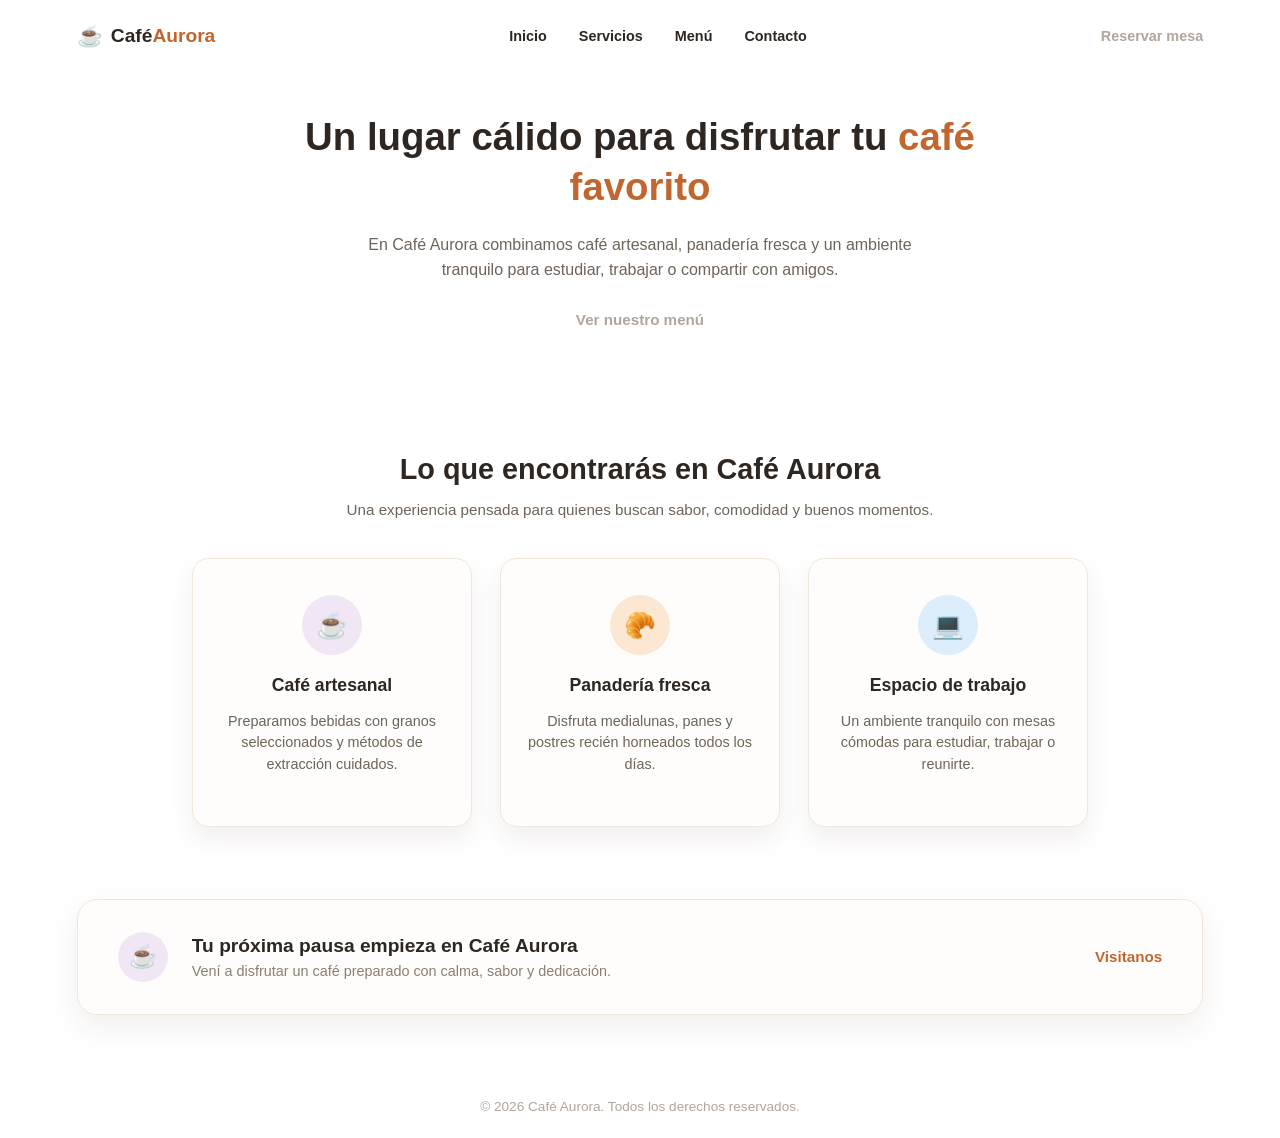
==== index.html @ 8970f92e "Add files via upload" ====
<!DOCTYPE html>
<html lang="es">
<head>
  <meta charset="UTF-8" />
  <meta name="viewport" content="width=device-width, initial-scale=1.0" />
  <title>Café Aurora</title>
  <link rel="stylesheet" href="styles.css" />
</head>
<body>

  <header class="encabezado">
    <div class="encabezado__logo">
      <span class="encabezado__icono">☕</span>
      <span class="encabezado__texto">Café<span class="destacado">Aurora</span></span>
    </div>

    <nav class="encabezado__nav">
      <a href="#">Inicio</a>
      <a href="#">Servicios</a>
      <a href="#">Menú</a>
      <a href="#">Contacto</a>
    </nav>

    <a href="#" class="encabezado__cta">Reservar mesa</a>
  </header>

  <main>

    <section class="hero">
      <h1 class="hero__titulo">
        Un lugar cálido para disfrutar tu <span class="destacado">café favorito</span>
      </h1>
      <p class="hero__descripcion">
        En Café Aurora combinamos café artesanal, panadería fresca y un ambiente
        tranquilo para estudiar, trabajar o compartir con amigos.
      </p>
      <a href="#" class="hero__enlace">Ver nuestro menú</a>
    </section>

    <section class="servicios">
      <h2 class="servicios__titulo">Lo que encontrarás en Café Aurora</h2>
      <p class="servicios__subtitulo">
        Una experiencia pensada para quienes buscan sabor, comodidad y buenos momentos.
      </p>

      <div class="servicios__contenedor">

        <div class="tarjeta-servicio">
          <div class="tarjeta-servicio__icono tarjeta-servicio__icono--morado">☕</div>
          <h3>Café artesanal</h3>
          <p>Preparamos bebidas con granos seleccionados y métodos de extracción cuidados.</p>
        </div>

        <div class="tarjeta-servicio">
          <div class="tarjeta-servicio__icono tarjeta-servicio__icono--naranja">🥐</div>
          <h3>Panadería fresca</h3>
          <p>Disfruta medialunas, panes y postres recién horneados todos los días.</p>
        </div>

        <div class="tarjeta-servicio">
          <div class="tarjeta-servicio__icono tarjeta-servicio__icono--celeste">💻</div>
          <h3>Espacio de trabajo</h3>
          <p>Un ambiente tranquilo con mesas cómodas para estudiar, trabajar o reunirte.</p>
        </div>

      </div>
    </section>

    <section class="banner">
      <div class="banner__icono">☕</div>
      <div class="banner__texto">
        <h3>Tu próxima pausa empieza en Café Aurora</h3>
        <p>Vení a disfrutar un café preparado con calma, sabor y dedicación.</p>
      </div>
      <a href="#" class="banner__enlace">Visitanos</a>
    </section>

  </main>

  <footer class="pie-pagina">
    <p>© 2026 Café Aurora. Todos los derechos reservados.</p>
  </footer>

</body>
</html>
---- styles.css ----
/* ===========================
   Café Aurora - Estilos generales
=========================== */

* {
  box-sizing: border-box;
}

body {
  margin: 0;
  font-family: 'Segoe UI', Arial, sans-serif;
  background-color: #FFFFFF;
  color: #2E2620;
}

.destacado {
  color: #C1662F;
}

/* ===========================
   Header
=========================== */

.encabezado {
  display: flex;
  align-items: center;
  justify-content: space-between;
  gap: 24px;
  padding: 24px 6%;
}

.encabezado__logo {
  display: flex;
  align-items: center;
  gap: 8px;
  font-size: 1.2rem;
  font-weight: 700;
}

.encabezado__icono {
  font-size: 1.3rem;
}

.encabezado__nav {
  display: flex;
  gap: 32px;
}

.encabezado__nav a {
  text-decoration: none;
  color: #2E2620;
  font-weight: 600;
  font-size: 0.9rem;
  transition: color 0.2s ease;
}

.encabezado__nav a:hover {
  color: #C1662F;
}

.encabezado__cta {
  text-decoration: none;
  color: #B0A69C;
  font-weight: 600;
  font-size: 0.9rem;
}

/* ===========================
   Hero
=========================== */

.hero {
  text-align: center;
  padding: 40px 8% 60px 8%;
}

.hero__titulo {
  font-size: 2.4rem;
  font-weight: 700;
  line-height: 1.3;
  max-width: 760px;
  margin: 0 auto 20px auto;
}

.hero__descripcion {
  font-size: 1rem;
  line-height: 1.6;
  color: #6E6459;
  max-width: 560px;
  margin: 0 auto 28px auto;
}

.hero__enlace {
  color: #B0A69C;
  text-decoration: none;
  font-weight: 600;
  font-size: 0.95rem;
}

.hero__enlace:hover {
  color: #C1662F;
}

/* ===========================
   Sección de servicios
=========================== */

.servicios {
  text-align: center;
  padding: 40px 6% 72px 6%;
}

.servicios__titulo {
  font-size: 1.8rem;
  color: #2E2620;
  margin-bottom: 10px;
}

.servicios__subtitulo {
  color: #6E6459;
  font-size: 0.95rem;
  margin-bottom: 40px;
}

.servicios__contenedor {
  display: flex;
  justify-content: center;
  align-items: stretch;
  gap: 28px;
  flex-wrap: wrap;
}

/* ===========================
   Tarjeta de servicio
=========================== */

.tarjeta-servicio {
  background-color: #FFFDFB;
  width: 280px;
  padding: 36px 24px;
  border-radius: 16px;
  box-shadow: 0 12px 24px rgba(90, 56, 37, 0.08);
  border: 1px solid #F0E6DA;
  transition: transform 0.25s ease, box-shadow 0.25s ease;
}

.tarjeta-servicio:hover {
  transform: translateY(-8px);
  box-shadow: 0 18px 32px rgba(90, 56, 37, 0.16);
}

.tarjeta-servicio__icono {
  width: 60px;
  height: 60px;
  border-radius: 50%;
  display: flex;
  align-items: center;
  justify-content: center;
  font-size: 1.6rem;
  margin: 0 auto 20px auto;
}

.tarjeta-servicio__icono--morado {
  background-color: #F1E6F5;
}

.tarjeta-servicio__icono--naranja {
  background-color: #FCE7D2;
}

.tarjeta-servicio__icono--celeste {
  background-color: #DCEEFB;
}

.tarjeta-servicio h3 {
  color: #2E2620;
  margin-bottom: 12px;
  font-size: 1.1rem;
}

.tarjeta-servicio p {
  color: #6E6459;
  font-size: 0.9rem;
  line-height: 1.5;
}

/* ===========================
   Banner final
=========================== */

.banner {
  display: flex;
  align-items: center;
  gap: 24px;
  background-color: #FFFDFB;
  border: 1px solid #F0E6DA;
  border-radius: 20px;
  box-shadow: 0 12px 30px rgba(90, 56, 37, 0.08);
  padding: 32px 40px;
  margin: 0 6% 60px 6%;
}

.banner__icono {
  width: 50px;
  height: 50px;
  border-radius: 50%;
  background-color: #F1E6F5;
  display: flex;
  align-items: center;
  justify-content: center;
  font-size: 1.4rem;
  flex-shrink: 0;
}

.banner__texto {
  flex: 1;
}

.banner__texto h3 {
  margin: 0 0 6px 0;
  font-size: 1.2rem;
  color: #2E2620;
}

.banner__texto p {
  margin: 0;
  color: #8A7F73;
  font-size: 0.9rem;
}

.banner__enlace {
  color: #C1662F;
  text-decoration: none;
  font-weight: 700;
  font-size: 0.95rem;
  white-space: nowrap;
}

.banner__enlace:hover {
  text-decoration: underline;
}

/* ===========================
   Footer
=========================== */

.pie-pagina {
  text-align: center;
  padding: 24px 6%;
}

.pie-pagina p {
  margin: 0;
  font-size: 0.85rem;
  color: #B0A69C;
}

/* ===========================
   Responsive
=========================== */

@media (max-width: 768px) {

  .encabezado {
    flex-direction: column;
    gap: 16px;
    text-align: center;
  }

  .encabezado__nav {
    flex-wrap: wrap;
    justify-content: center;
    gap: 16px;
  }

  .hero {
    padding: 32px 6% 48px 6%;
  }

  .hero__titulo {
    font-size: 1.7rem;
  }

  .servicios {
    padding: 32px 6% 48px 6%;
  }

  .servicios__titulo {
    font-size: 1.5rem;
  }

  .servicios__contenedor {
    flex-direction: column;
    align-items: center;
  }

  .tarjeta-servicio {
    width: 100%;
    max-width: 320px;
  }

  .banner {
    flex-direction: column;
    text-align: center;
    padding: 28px 24px;
  }

}
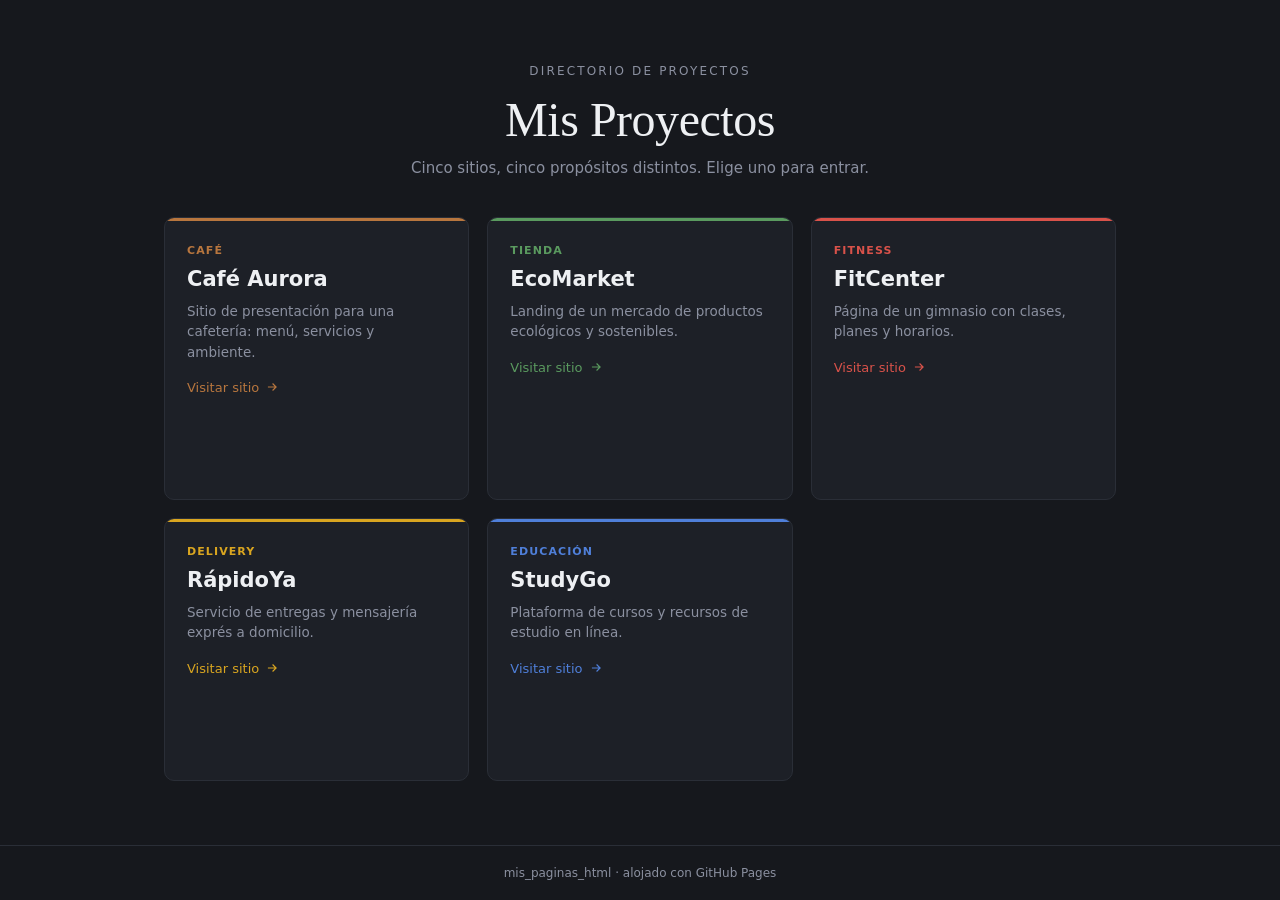
==== commit a0f73964: "Rename index (1).html to index.html" ====
--- a/index.html
+++ b/index.html
@@ -1,85 +1,215 @@
 <!DOCTYPE html>
 <html lang="es">
 <head>
-  <meta charset="UTF-8" />
-  <meta name="viewport" content="width=device-width, initial-scale=1.0" />
-  <title>Café Aurora</title>
-  <link rel="stylesheet" href="styles.css" />
+<meta charset="UTF-8" />
+<meta name="viewport" content="width=device-width, initial-scale=1.0" />
+<title>Mis Proyectos</title>
+<style>
+  :root {
+    --bg: #16181d;
+    --panel: #1d2027;
+    --line: #2a2e37;
+    --text: #eef0f3;
+    --muted: #8b90a0;
+
+    --cafe: #b8763e;
+    --eco: #5a9a5f;
+    --fit: #d9524a;
+    --rapido: #d9a520;
+    --study: #4f7fd9;
+  }
+
+  * { box-sizing: border-box; }
+
+  html, body {
+    margin: 0;
+    padding: 0;
+    background: var(--bg);
+    color: var(--text);
+    font-family: "Segoe UI", system-ui, -apple-system, sans-serif;
+  }
+
+  body {
+    min-height: 100vh;
+    display: flex;
+    flex-direction: column;
+  }
+
+  header {
+    padding: 64px 24px 32px;
+    text-align: center;
+  }
+
+  .eyebrow {
+    letter-spacing: 0.18em;
+    text-transform: uppercase;
+    font-size: 12px;
+    color: var(--muted);
+    margin: 0 0 14px;
+  }
+
+  h1 {
+    font-family: Georgia, "Times New Roman", serif;
+    font-weight: 400;
+    font-size: clamp(32px, 5vw, 48px);
+    margin: 0 0 12px;
+    letter-spacing: -0.01em;
+  }
+
+  header p {
+    color: var(--muted);
+    margin: 0;
+    font-size: 15px;
+  }
+
+  main {
+    flex: 1;
+    width: 100%;
+    max-width: 1000px;
+    margin: 0 auto;
+    padding: 8px 24px 64px;
+    display: grid;
+    grid-template-columns: repeat(auto-fit, minmax(230px, 1fr));
+    gap: 18px;
+  }
+
+  .card {
+    position: relative;
+    background: var(--panel);
+    border: 1px solid var(--line);
+    border-radius: 10px;
+    padding: 26px 22px 22px;
+    text-decoration: none;
+    color: var(--text);
+    display: flex;
+    flex-direction: column;
+    gap: 10px;
+    overflow: hidden;
+    transition: transform 0.15s ease, border-color 0.15s ease;
+  }
+
+  .card:hover {
+    transform: translateY(-3px);
+    border-color: var(--accent);
+  }
+
+  .card::before {
+    content: "";
+    position: absolute;
+    top: 0; left: 0;
+    width: 100%;
+    height: 3px;
+    background: var(--accent);
+  }
+
+  .card .tag {
+    font-size: 11px;
+    letter-spacing: 0.1em;
+    text-transform: uppercase;
+    color: var(--accent);
+    font-weight: 600;
+  }
+
+  .card h2 {
+    margin: 0;
+    font-size: 21px;
+    font-weight: 600;
+  }
+
+  .card p {
+    margin: 0;
+    font-size: 13.5px;
+    color: var(--muted);
+    line-height: 1.5;
+  }
+
+  .card .go {
+    margin-top: 8px;
+    font-size: 13px;
+    color: var(--accent);
+    display: inline-flex;
+    align-items: center;
+    gap: 6px;
+  }
+
+  .card .go svg { transition: transform 0.15s ease; }
+  .card:hover .go svg { transform: translateX(3px); }
+
+  #cafeAurora { --accent: var(--cafe); }
+  #ecoMarket  { --accent: var(--eco); }
+  #fitCenter  { --accent: var(--fit); }
+  #rapidoYa   { --accent: var(--rapido); }
+  #studyGo    { --accent: var(--study); }
+
+  footer {
+    text-align: center;
+    padding: 20px;
+    font-size: 12px;
+    color: var(--muted);
+    border-top: 1px solid var(--line);
+  }
+</style>
 </head>
 <body>
 
-  <header class="encabezado">
-    <div class="encabezado__logo">
-      <span class="encabezado__icono">☕</span>
-      <span class="encabezado__texto">Café<span class="destacado">Aurora</span></span>
-    </div>
-
-    <nav class="encabezado__nav">
-      <a href="#">Inicio</a>
-      <a href="#">Servicios</a>
-      <a href="#">Menú</a>
-      <a href="#">Contacto</a>
-    </nav>
-
-    <a href="#" class="encabezado__cta">Reservar mesa</a>
-  </header>
-
-  <main>
-
-    <section class="hero">
-      <h1 class="hero__titulo">
-        Un lugar cálido para disfrutar tu <span class="destacado">café favorito</span>
-      </h1>
-      <p class="hero__descripcion">
-        En Café Aurora combinamos café artesanal, panadería fresca y un ambiente
-        tranquilo para estudiar, trabajar o compartir con amigos.
-      </p>
-      <a href="#" class="hero__enlace">Ver nuestro menú</a>
-    </section>
-
-    <section class="servicios">
-      <h2 class="servicios__titulo">Lo que encontrarás en Café Aurora</h2>
-      <p class="servicios__subtitulo">
-        Una experiencia pensada para quienes buscan sabor, comodidad y buenos momentos.
-      </p>
-
-      <div class="servicios__contenedor">
-
-        <div class="tarjeta-servicio">
-          <div class="tarjeta-servicio__icono tarjeta-servicio__icono--morado">☕</div>
-          <h3>Café artesanal</h3>
-          <p>Preparamos bebidas con granos seleccionados y métodos de extracción cuidados.</p>
-        </div>
-
-        <div class="tarjeta-servicio">
-          <div class="tarjeta-servicio__icono tarjeta-servicio__icono--naranja">🥐</div>
-          <h3>Panadería fresca</h3>
-          <p>Disfruta medialunas, panes y postres recién horneados todos los días.</p>
-        </div>
-
-        <div class="tarjeta-servicio">
-          <div class="tarjeta-servicio__icono tarjeta-servicio__icono--celeste">💻</div>
-          <h3>Espacio de trabajo</h3>
-          <p>Un ambiente tranquilo con mesas cómodas para estudiar, trabajar o reunirte.</p>
-        </div>
-
-      </div>
-    </section>
-
-    <section class="banner">
-      <div class="banner__icono">☕</div>
-      <div class="banner__texto">
-        <h3>Tu próxima pausa empieza en Café Aurora</h3>
-        <p>Vení a disfrutar un café preparado con calma, sabor y dedicación.</p>
-      </div>
-      <a href="#" class="banner__enlace">Visitanos</a>
-    </section>
-
-  </main>
-
-  <footer class="pie-pagina">
-    <p>© 2026 Café Aurora. Todos los derechos reservados.</p>
-  </footer>
+<header>
+  <p class="eyebrow">Directorio de proyectos</p>
+  <h1>Mis Proyectos</h1>
+  <p>Cinco sitios, cinco propósitos distintos. Elige uno para entrar.</p>
+</header>
+
+<main>
+
+  <a class="card" id="cafeAurora" href="cafeAurora/">
+    <span class="tag">Café</span>
+    <h2>Café Aurora</h2>
+    <p>Sitio de presentación para una cafetería: menú, servicios y ambiente.</p>
+    <span class="go">Visitar sitio
+      <svg width="14" height="14" viewBox="0 0 24 24" fill="none" stroke="currentColor" stroke-width="2"><path d="M5 12h14M13 6l6 6-6 6"/></svg>
+    </span>
+  </a>
+
+  <a class="card" id="ecoMarket" href="ecoMarket/">
+    <span class="tag">Tienda</span>
+    <h2>EcoMarket</h2>
+    <p>Landing de un mercado de productos ecológicos y sostenibles.</p>
+    <span class="go">Visitar sitio
+      <svg width="14" height="14" viewBox="0 0 24 24" fill="none" stroke="currentColor" stroke-width="2"><path d="M5 12h14M13 6l6 6-6 6"/></svg>
+    </span>
+  </a>
+
+  <a class="card" id="fitCenter" href="fitCenter/">
+    <span class="tag">Fitness</span>
+    <h2>FitCenter</h2>
+    <p>Página de un gimnasio con clases, planes y horarios.</p>
+    <span class="go">Visitar sitio
+      <svg width="14" height="14" viewBox="0 0 24 24" fill="none" stroke="currentColor" stroke-width="2"><path d="M5 12h14M13 6l6 6-6 6"/></svg>
+    </span>
+  </a>
+
+  <a class="card" id="rapidoYa" href="rapidoYa/">
+    <span class="tag">Delivery</span>
+    <h2>RápidoYa</h2>
+    <p>Servicio de entregas y mensajería exprés a domicilio.</p>
+    <span class="go">Visitar sitio
+      <svg width="14" height="14" viewBox="0 0 24 24" fill="none" stroke="currentColor" stroke-width="2"><path d="M5 12h14M13 6l6 6-6 6"/></svg>
+    </span>
+  </a>
+
+  <a class="card" id="studyGo" href="studyGo/">
+    <span class="tag">Educación</span>
+    <h2>StudyGo</h2>
+    <p>Plataforma de cursos y recursos de estudio en línea.</p>
+    <span class="go">Visitar sitio
+      <svg width="14" height="14" viewBox="0 0 24 24" fill="none" stroke="currentColor" stroke-width="2"><path d="M5 12h14M13 6l6 6-6 6"/></svg>
+    </span>
+  </a>
+
+</main>
+
+<footer>
+  mis_paginas_html &middot; alojado con GitHub Pages
+</footer>
 
 </body>
 </html>
